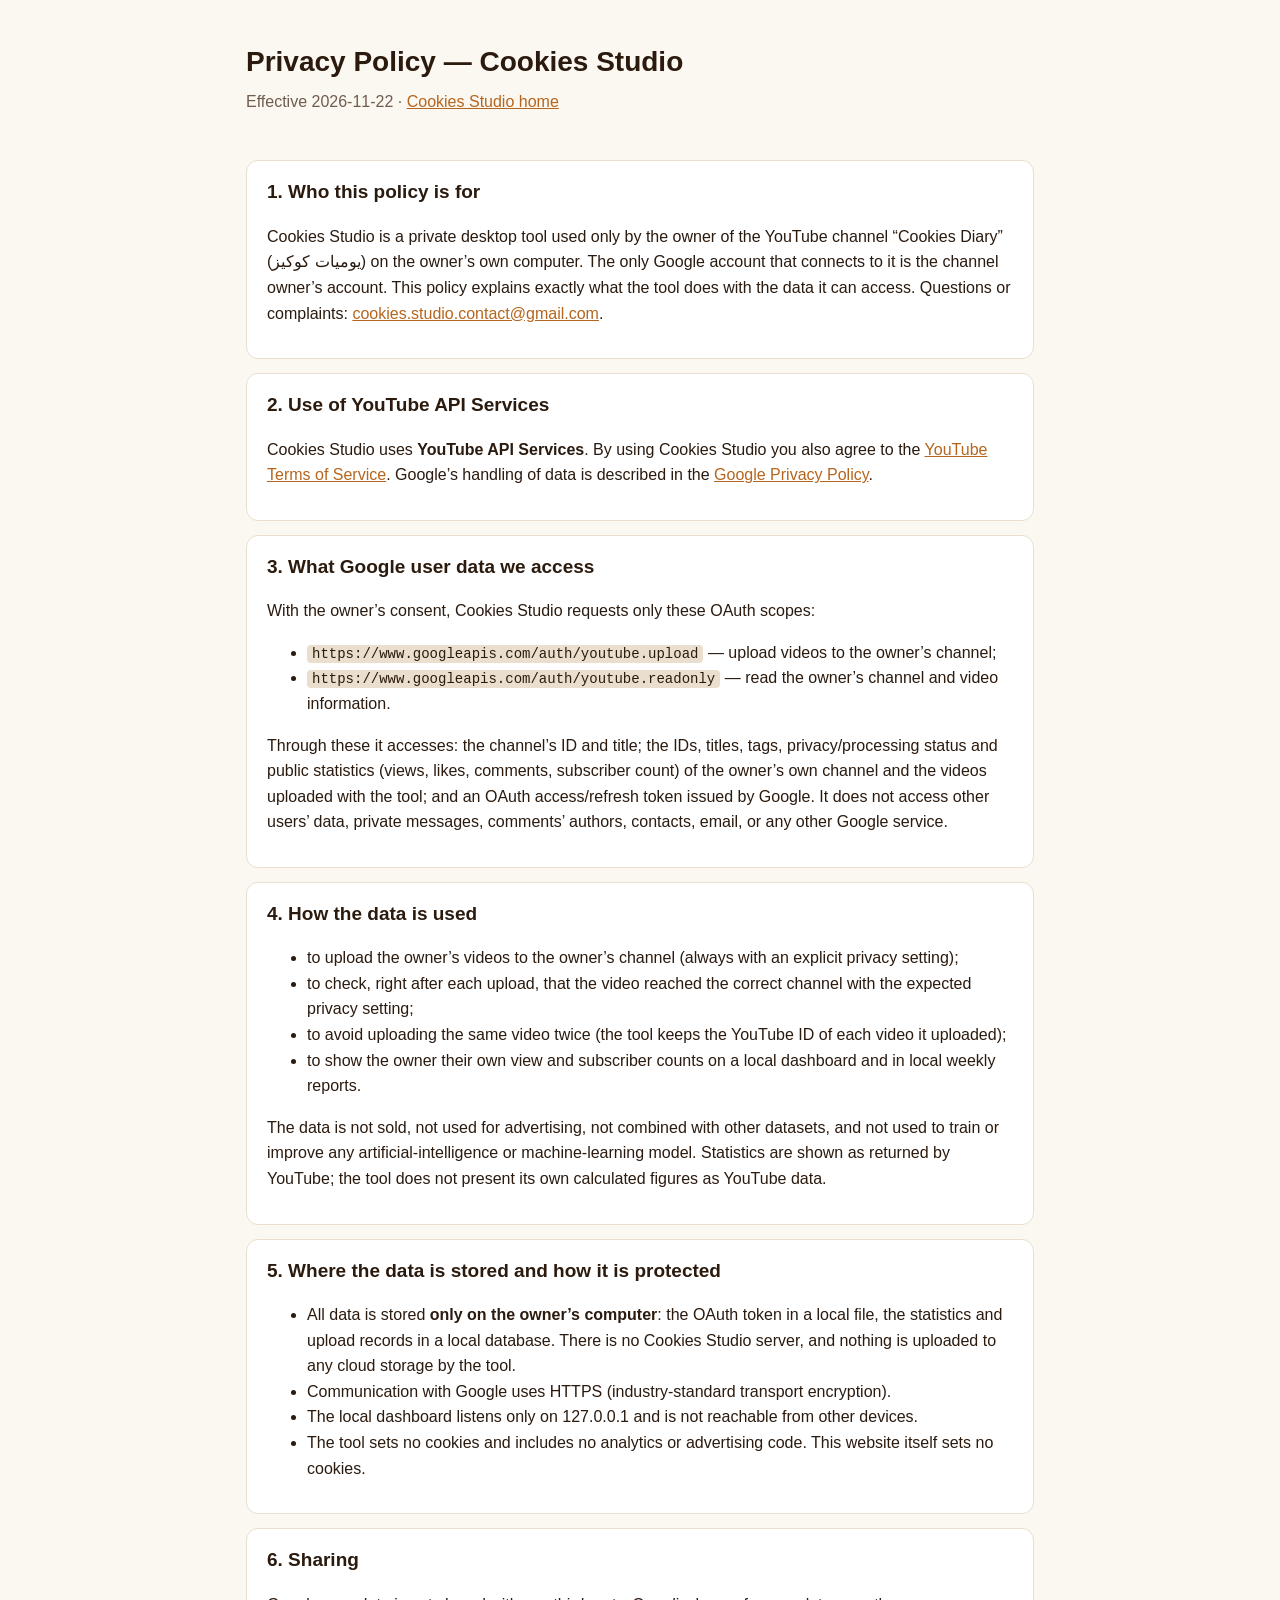
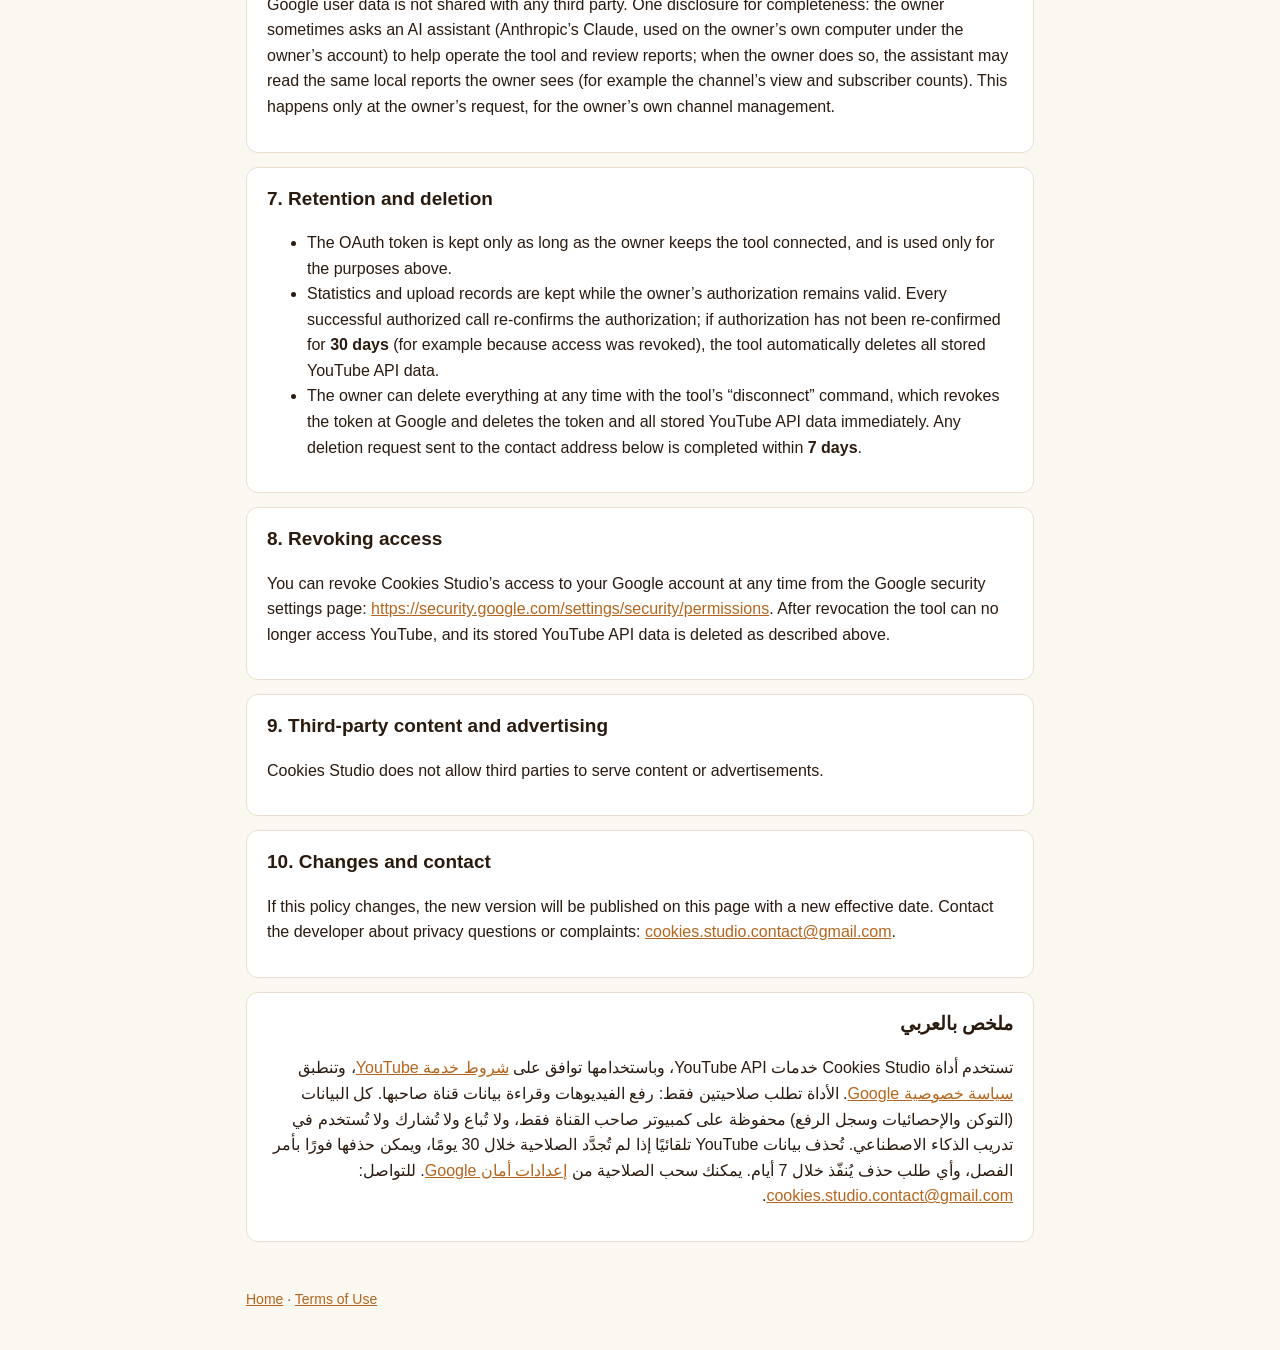
==== privacy.html @ 3c4b1420 "Create privacy.html" ====
<!doctype html>
<html lang="en">
<head>
<meta charset="utf-8">
<meta name="viewport" content="width=device-width, initial-scale=1">
<title>Privacy Policy — Cookies Studio</title>
<link rel="stylesheet" href="style.css">
</head>
<body>
<header>
  <h1>Privacy Policy — Cookies Studio</h1>
  <p class="sub">Effective 2026-11-22 · <a href="index.html">Cookies Studio home</a></p>
</header>
<main>
<section>
  <h2>1. Who this policy is for</h2>
  <p>Cookies Studio is a private desktop tool used only by the owner of the YouTube channel “Cookies Diary” (يوميات كوكيز)
  on the owner’s own computer. The only Google account that connects to it is the channel owner’s account. This policy explains
  exactly what the tool does with the data it can access. Questions or complaints: <a href="mailto:cookies.studio.contact@gmail.com">cookies.studio.contact@gmail.com</a>.</p>
</section>

<section>
  <h2>2. Use of YouTube API Services</h2>
  <p>Cookies Studio uses <strong>YouTube API Services</strong>. By using Cookies Studio you also agree to the
  <a href="https://www.youtube.com/t/terms">YouTube Terms of Service</a>. Google’s handling of data is described in the
  <a href="http://www.google.com/policies/privacy">Google Privacy Policy</a>.</p>
</section>

<section>
  <h2>3. What Google user data we access</h2>
  <p>With the owner’s consent, Cookies Studio requests only these OAuth scopes:</p>
  <ul>
    <li><code>https://www.googleapis.com/auth/youtube.upload</code> — upload videos to the owner’s channel;</li>
    <li><code>https://www.googleapis.com/auth/youtube.readonly</code> — read the owner’s channel and video information.</li>
  </ul>
  <p>Through these it accesses: the channel’s ID and title; the IDs, titles, tags, privacy/processing status and public
  statistics (views, likes, comments, subscriber count) of the owner’s own channel and the videos uploaded with the tool;
  and an OAuth access/refresh token issued by Google. It does not access other users’ data, private messages, comments’ authors,
  contacts, email, or any other Google service.</p>
</section>

<section>
  <h2>4. How the data is used</h2>
  <ul>
    <li>to upload the owner’s videos to the owner’s channel (always with an explicit privacy setting);</li>
    <li>to check, right after each upload, that the video reached the correct channel with the expected privacy setting;</li>
    <li>to avoid uploading the same video twice (the tool keeps the YouTube ID of each video it uploaded);</li>
    <li>to show the owner their own view and subscriber counts on a local dashboard and in local weekly reports.</li>
  </ul>
  <p>The data is not sold, not used for advertising, not combined with other datasets, and not used to train or improve
  any artificial-intelligence or machine-learning model. Statistics are shown as returned by YouTube; the tool does not
  present its own calculated figures as YouTube data.</p>
</section>

<section>
  <h2>5. Where the data is stored and how it is protected</h2>
  <ul>
    <li>All data is stored <strong>only on the owner’s computer</strong>: the OAuth token in a local file, the statistics and
    upload records in a local database. There is no Cookies Studio server, and nothing is uploaded to any cloud storage by the tool.</li>
    <li>Communication with Google uses HTTPS (industry-standard transport encryption).</li>
    <li>The local dashboard listens only on 127.0.0.1 and is not reachable from other devices.</li>
    <li>The tool sets no cookies and includes no analytics or advertising code. This website itself sets no cookies.</li>
  </ul>
</section>

<section>
  <h2>6. Sharing</h2>
  <p>Google user data is not shared with any third party. One disclosure for completeness: the owner sometimes asks an AI
  assistant (Anthropic’s Claude, used on the owner’s own computer under the owner’s account) to help operate the tool and review
  reports; when the owner does so, the assistant may read the same local reports the owner sees (for example the channel’s view
  and subscriber counts). This happens only at the owner’s request, for the owner’s own channel management.</p>
</section>

<section>
  <h2>7. Retention and deletion</h2>
  <ul>
    <li>The OAuth token is kept only as long as the owner keeps the tool connected, and is used only for the purposes above.</li>
    <li>Statistics and upload records are kept while the owner’s authorization remains valid. Every successful authorized call
    re-confirms the authorization; if authorization has not been re-confirmed for <strong>30 days</strong> (for example because
    access was revoked), the tool automatically deletes all stored YouTube API data.</li>
    <li>The owner can delete everything at any time with the tool’s “disconnect” command, which revokes the token at Google and
    deletes the token and all stored YouTube API data immediately. Any deletion request sent to the contact address below is
    completed within <strong>7 days</strong>.</li>
  </ul>
</section>

<section>
  <h2>8. Revoking access</h2>
  <p>You can revoke Cookies Studio’s access to your Google account at any time from the Google security settings page:
  <a href="https://security.google.com/settings/security/permissions">https://security.google.com/settings/security/permissions</a>.
  After revocation the tool can no longer access YouTube, and its stored YouTube API data is deleted as described above.</p>
</section>

<section>
  <h2>9. Third-party content and advertising</h2>
  <p>Cookies Studio does not allow third parties to serve content or advertisements.</p>
</section>

<section>
  <h2>10. Changes and contact</h2>
  <p>If this policy changes, the new version will be published on this page with a new effective date.
  Contact the developer about privacy questions or complaints: <a href="mailto:cookies.studio.contact@gmail.com">cookies.studio.contact@gmail.com</a>.</p>
</section>

<section dir="rtl" lang="ar" class="ar">
  <h2>ملخص بالعربي</h2>
  <p>تستخدم أداة Cookies Studio خدمات YouTube API، وباستخدامها توافق على <a href="https://www.youtube.com/t/terms">شروط خدمة YouTube</a>،
  وتنطبق <a href="http://www.google.com/policies/privacy">سياسة خصوصية Google</a>. الأداة تطلب صلاحيتين فقط: رفع الفيديوهات
  وقراءة بيانات قناة صاحبها. كل البيانات (التوكن والإحصائيات وسجل الرفع) محفوظة على كمبيوتر صاحب القناة فقط، ولا تُباع
  ولا تُشارك ولا تُستخدم في تدريب الذكاء الاصطناعي. تُحذف بيانات YouTube تلقائيًا إذا لم تُجدَّد الصلاحية خلال 30 يومًا،
  ويمكن حذفها فورًا بأمر الفصل، وأي طلب حذف يُنفّذ خلال 7 أيام. يمكنك سحب الصلاحية من
  <a href="https://security.google.com/settings/security/permissions">إعدادات أمان Google</a>. للتواصل:
  <a href="mailto:cookies.studio.contact@gmail.com">cookies.studio.contact@gmail.com</a>.</p>
</section>
</main>
<footer><a href="index.html">Home</a> · <a href="terms.html">Terms of Use</a></footer>
</body>
</html>
---- style.css ----
:root{--bg:#fbf7f1;--ink:#2b1a0e;--muted:#6f5d4e;--accent:#b5651d;--card:#fff;--line:#eadfce}
@media (prefers-color-scheme:dark){:root{--bg:#17120e;--ink:#f3e9dd;--muted:#b3a291;--accent:#f0a45a;--card:#221a14;--line:#3a2d22}}
*{box-sizing:border-box}
body{margin:0;background:var(--bg);color:var(--ink);font:16px/1.6 "Segoe UI",Tahoma,Arial,sans-serif}
header,main,footer{max-width:820px;margin:0 auto;padding:16px}
header h1{margin:24px 0 4px;font-size:28px}
.sub{color:var(--muted);margin:0}
section{background:var(--card);border:1px solid var(--line);border-radius:12px;padding:16px 20px;margin:14px 0}
h2{font-size:19px;margin:0 0 8px}
a{color:var(--accent)}
code{background:var(--line);padding:1px 5px;border-radius:4px;font-size:14px;word-break:break-all}
.ar{font-family:"Segoe UI",Tahoma,Arial,sans-serif}
footer{color:var(--muted);font-size:14px;padding-bottom:40px}
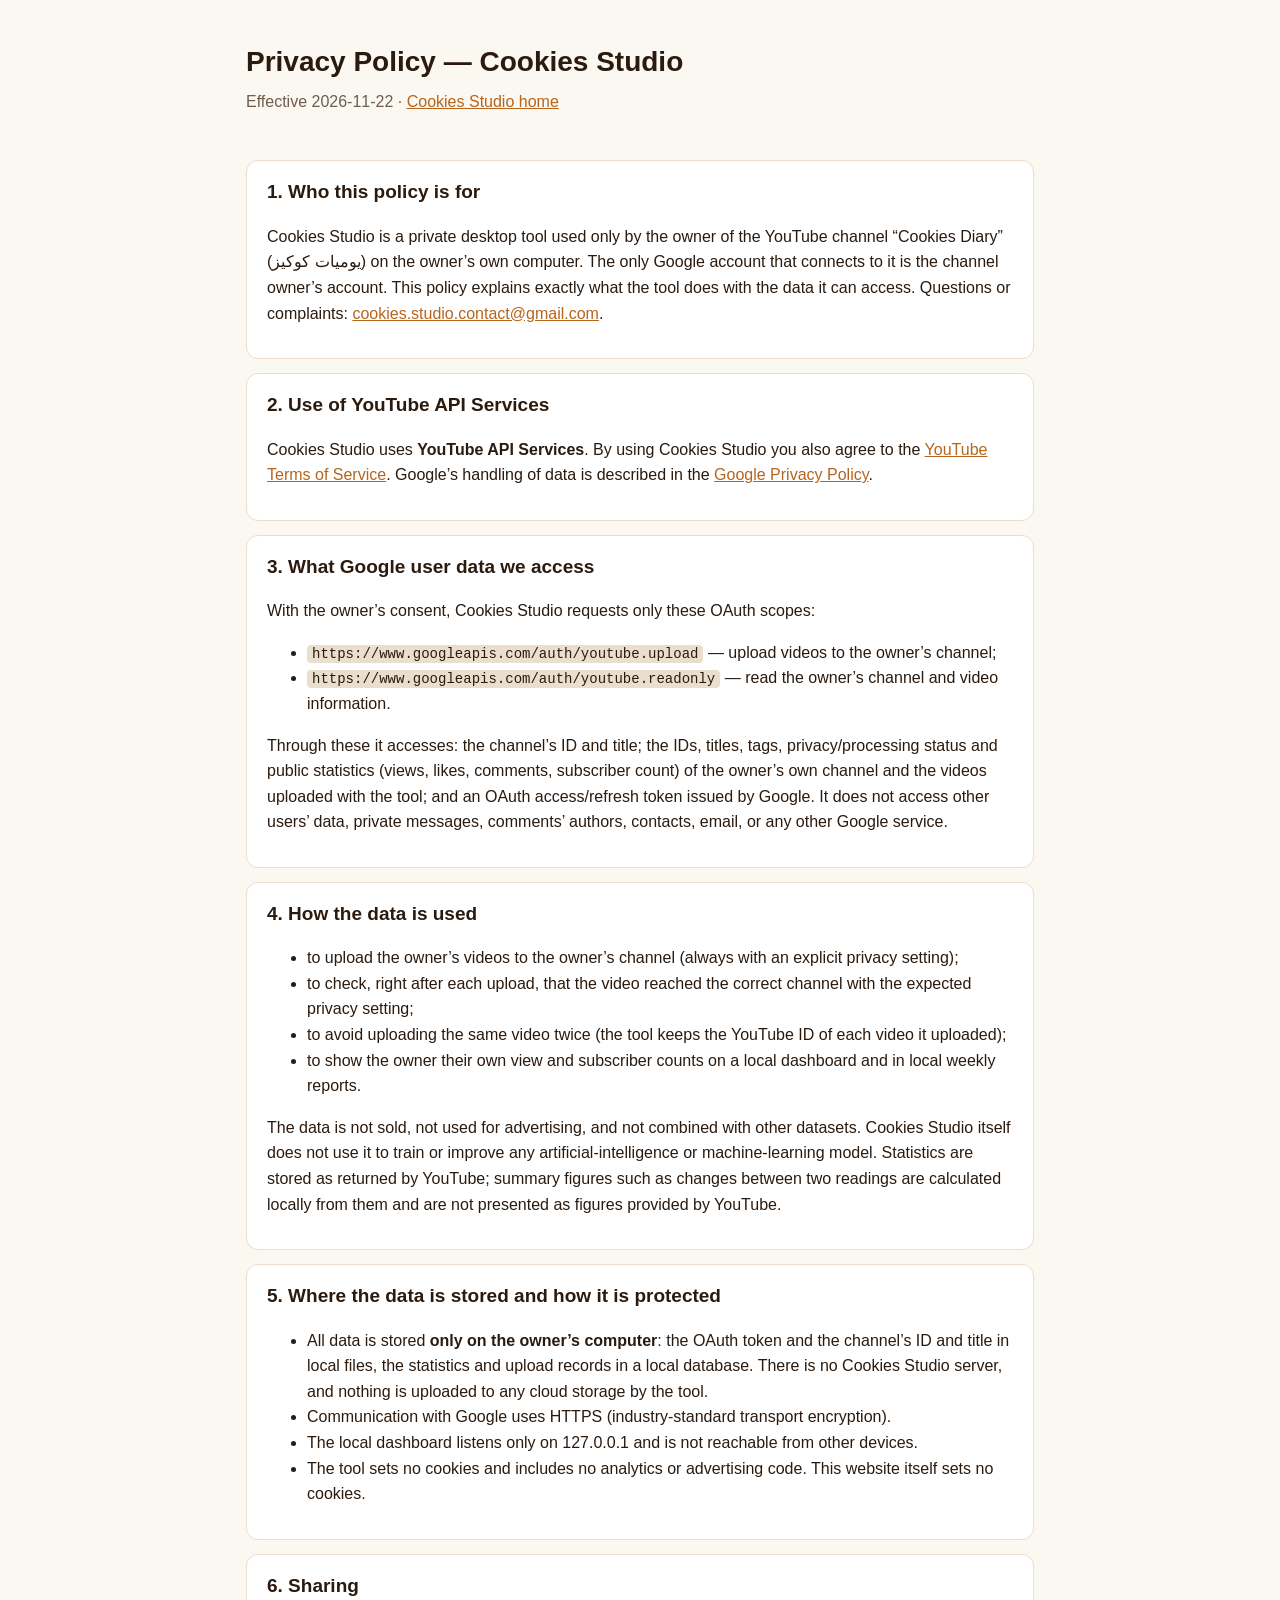
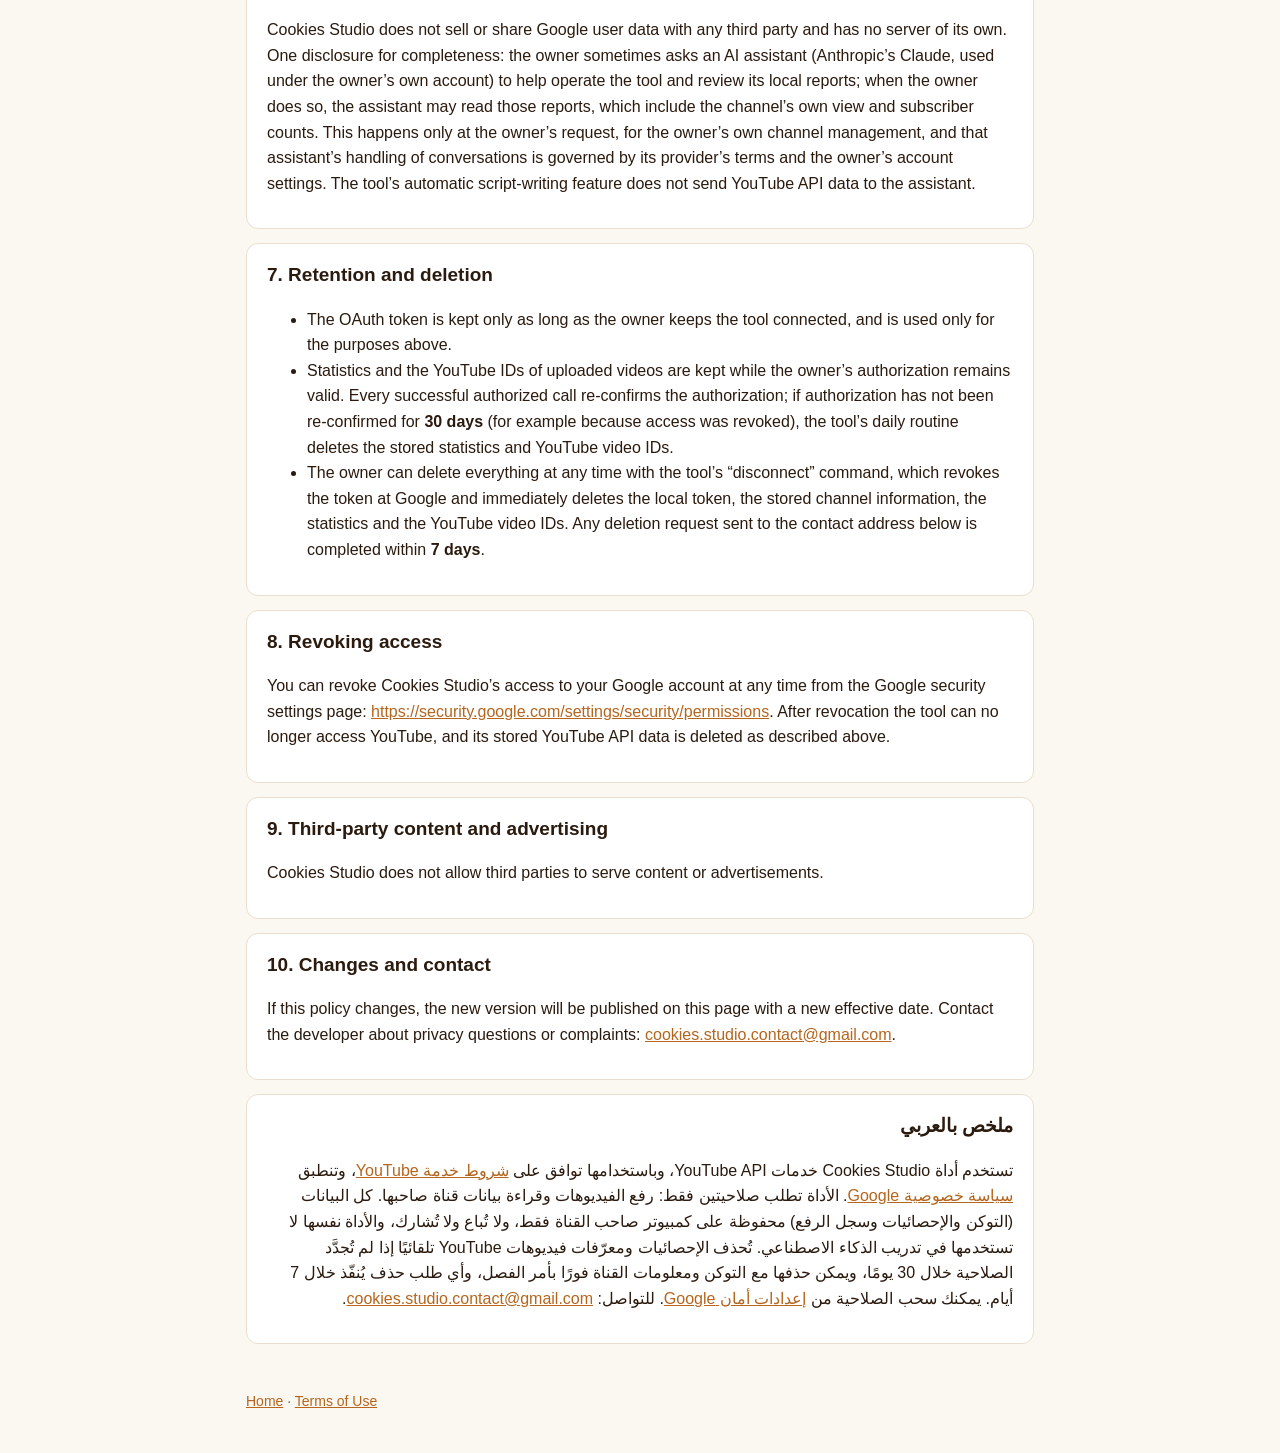
==== commit d718e9c8: "Update privacy.html" ====
--- a/privacy.html
+++ b/privacy.html
@@ -47,16 +47,17 @@
     <li>to avoid uploading the same video twice (the tool keeps the YouTube ID of each video it uploaded);</li>
     <li>to show the owner their own view and subscriber counts on a local dashboard and in local weekly reports.</li>
   </ul>
-  <p>The data is not sold, not used for advertising, not combined with other datasets, and not used to train or improve
-  any artificial-intelligence or machine-learning model. Statistics are shown as returned by YouTube; the tool does not
-  present its own calculated figures as YouTube data.</p>
+  <p>The data is not sold, not used for advertising, and not combined with other datasets. Cookies Studio itself does not use
+  it to train or improve any artificial-intelligence or machine-learning model. Statistics are stored as returned by YouTube;
+  summary figures such as changes between two readings are calculated locally from them and are not presented as figures
+  provided by YouTube.</p>
 </section>
 
 <section>
   <h2>5. Where the data is stored and how it is protected</h2>
   <ul>
-    <li>All data is stored <strong>only on the owner’s computer</strong>: the OAuth token in a local file, the statistics and
-    upload records in a local database. There is no Cookies Studio server, and nothing is uploaded to any cloud storage by the tool.</li>
+    <li>All data is stored <strong>only on the owner’s computer</strong>: the OAuth token and the channel’s ID and title in local
+    files, the statistics and upload records in a local database. There is no Cookies Studio server, and nothing is uploaded to any cloud storage by the tool.</li>
     <li>Communication with Google uses HTTPS (industry-standard transport encryption).</li>
     <li>The local dashboard listens only on 127.0.0.1 and is not reachable from other devices.</li>
     <li>The tool sets no cookies and includes no analytics or advertising code. This website itself sets no cookies.</li>
@@ -65,22 +66,24 @@
 
 <section>
   <h2>6. Sharing</h2>
-  <p>Google user data is not shared with any third party. One disclosure for completeness: the owner sometimes asks an AI
-  assistant (Anthropic’s Claude, used on the owner’s own computer under the owner’s account) to help operate the tool and review
-  reports; when the owner does so, the assistant may read the same local reports the owner sees (for example the channel’s view
-  and subscriber counts). This happens only at the owner’s request, for the owner’s own channel management.</p>
+  <p>Cookies Studio does not sell or share Google user data with any third party and has no server of its own. One disclosure
+  for completeness: the owner sometimes asks an AI assistant (Anthropic’s Claude, used under the owner’s own account) to help
+  operate the tool and review its local reports; when the owner does so, the assistant may read those reports, which include the
+  channel’s own view and subscriber counts. This happens only at the owner’s request, for the owner’s own channel management, and
+  that assistant’s handling of conversations is governed by its provider’s terms and the owner’s account settings. The tool’s
+  automatic script-writing feature does not send YouTube API data to the assistant.</p>
 </section>
 
 <section>
   <h2>7. Retention and deletion</h2>
   <ul>
     <li>The OAuth token is kept only as long as the owner keeps the tool connected, and is used only for the purposes above.</li>
-    <li>Statistics and upload records are kept while the owner’s authorization remains valid. Every successful authorized call
-    re-confirms the authorization; if authorization has not been re-confirmed for <strong>30 days</strong> (for example because
-    access was revoked), the tool automatically deletes all stored YouTube API data.</li>
+    <li>Statistics and the YouTube IDs of uploaded videos are kept while the owner’s authorization remains valid. Every successful
+    authorized call re-confirms the authorization; if authorization has not been re-confirmed for <strong>30 days</strong> (for
+    example because access was revoked), the tool’s daily routine deletes the stored statistics and YouTube video IDs.</li>
     <li>The owner can delete everything at any time with the tool’s “disconnect” command, which revokes the token at Google and
-    deletes the token and all stored YouTube API data immediately. Any deletion request sent to the contact address below is
-    completed within <strong>7 days</strong>.</li>
+    immediately deletes the local token, the stored channel information, the statistics and the YouTube video IDs. Any deletion
+    request sent to the contact address below is completed within <strong>7 days</strong>.</li>
   </ul>
 </section>
 
@@ -107,8 +110,8 @@
   <p>تستخدم أداة Cookies Studio خدمات YouTube API، وباستخدامها توافق على <a href="https://www.youtube.com/t/terms">شروط خدمة YouTube</a>،
   وتنطبق <a href="http://www.google.com/policies/privacy">سياسة خصوصية Google</a>. الأداة تطلب صلاحيتين فقط: رفع الفيديوهات
   وقراءة بيانات قناة صاحبها. كل البيانات (التوكن والإحصائيات وسجل الرفع) محفوظة على كمبيوتر صاحب القناة فقط، ولا تُباع
-  ولا تُشارك ولا تُستخدم في تدريب الذكاء الاصطناعي. تُحذف بيانات YouTube تلقائيًا إذا لم تُجدَّد الصلاحية خلال 30 يومًا،
-  ويمكن حذفها فورًا بأمر الفصل، وأي طلب حذف يُنفّذ خلال 7 أيام. يمكنك سحب الصلاحية من
+  ولا تُشارك، والأداة نفسها لا تستخدمها في تدريب الذكاء الاصطناعي. تُحذف الإحصائيات ومعرّفات فيديوهات YouTube تلقائيًا إذا لم تُجدَّد الصلاحية خلال 30 يومًا،
+  ويمكن حذفها مع التوكن ومعلومات القناة فورًا بأمر الفصل، وأي طلب حذف يُنفّذ خلال 7 أيام. يمكنك سحب الصلاحية من
   <a href="https://security.google.com/settings/security/permissions">إعدادات أمان Google</a>. للتواصل:
   <a href="mailto:cookies.studio.contact@gmail.com">cookies.studio.contact@gmail.com</a>.</p>
 </section>
